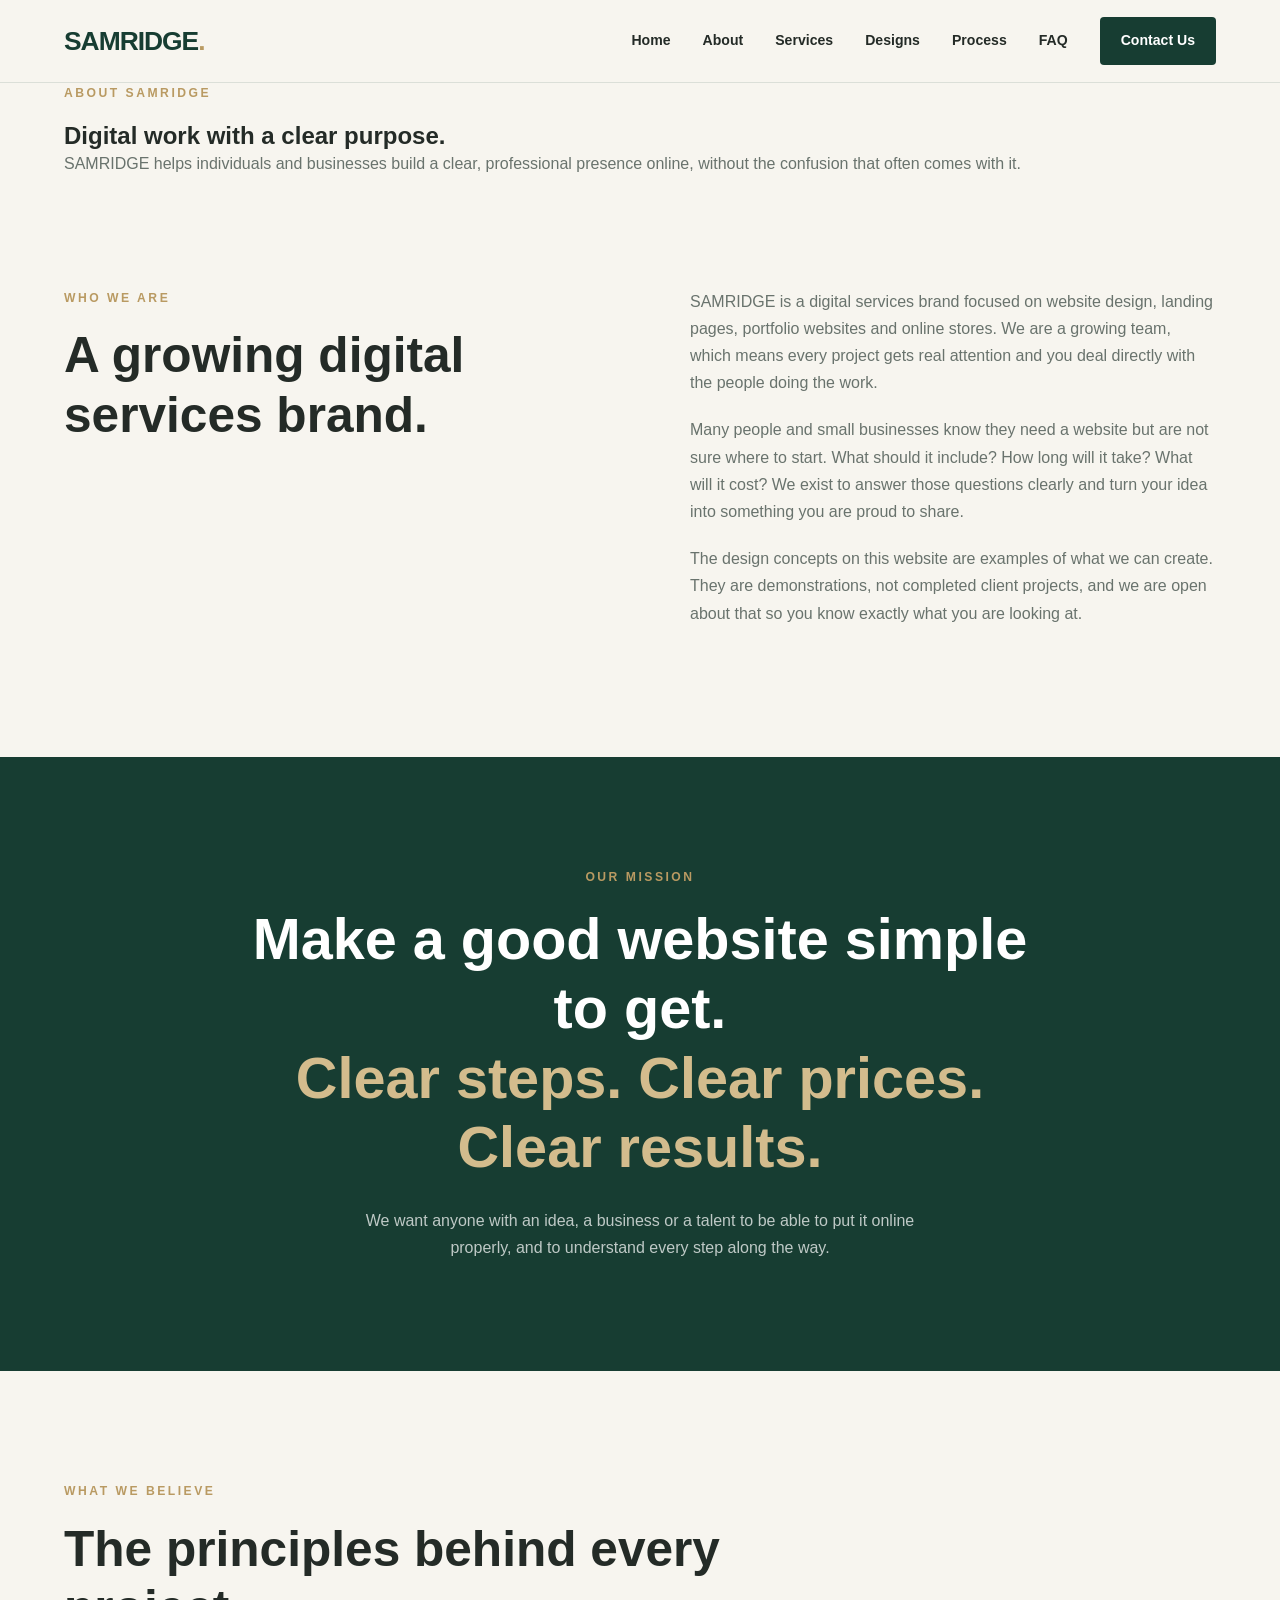
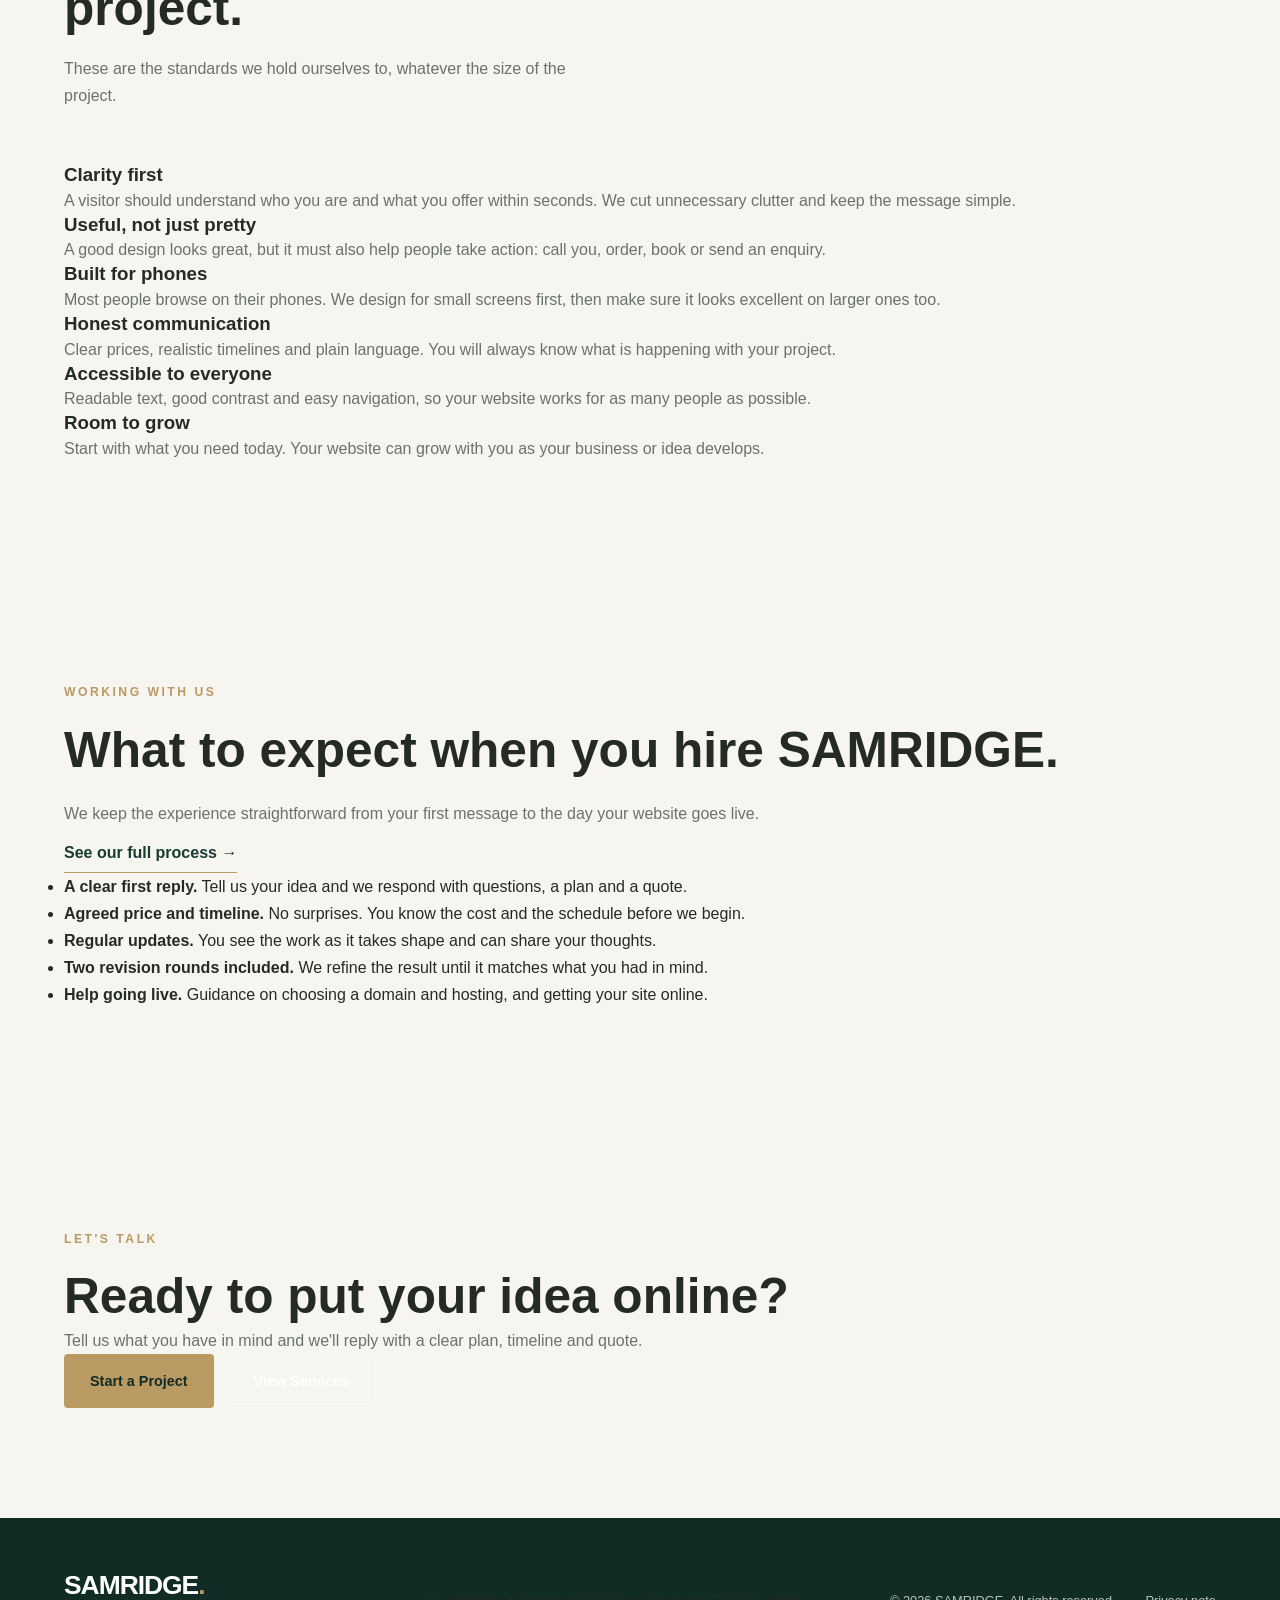
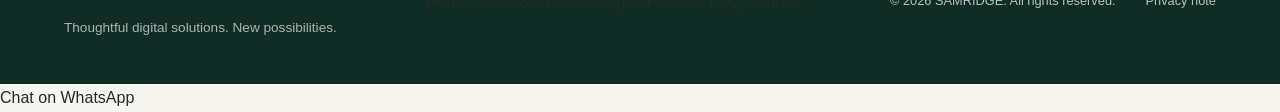
==== about.html @ 0a7b9946 "Create about.html" ====
<!DOCTYPE html>
<html lang="en">
<head>
    <meta charset="UTF-8">
    <meta name="viewport" content="width=device-width, initial-scale=1.0">
    <title>About SAMRIDGE | Website Design &amp; Digital Services</title>
    <meta name="description" content="Learn who SAMRIDGE is, what we believe, and how we help individuals and businesses build a clear, professional presence online.">
    <meta name="robots" content="index, follow">
    <meta name="theme-color" content="#173D32">

    <meta property="og:type" content="website">
    <meta property="og:title" content="About SAMRIDGE | Website Design &amp; Digital Services">
    <meta property="og:description" content="Who SAMRIDGE is, what we believe, and how we work.">
    <meta property="og:url" content="https://samah-076.github.io/samridge-website/about.html">
    <meta property="og:image" content="https://samah-076.github.io/samridge-website/og-image.png">
    <meta name="twitter:card" content="summary_large_image">

    <link rel="canonical" href="https://samah-076.github.io/samridge-website/about.html">
    <link rel="icon" href="favicon.png">
    <link rel="stylesheet" href="style.css">
</head>

<body>

    <header class="header">
        <div class="container nav-container">
            <a href="index.html" class="logo">SAMRIDGE<span>.</span></a>

            <button class="menu-toggle" id="menu-toggle" aria-label="Toggle navigation" aria-expanded="false">
                <span></span><span></span><span></span>
            </button>

            <nav class="nav-links" id="nav-links">
                <a href="index.html">Home</a>
                <a href="about.html" class="active">About</a>
                <a href="services.html">Services</a>
                <a href="designs.html">Designs</a>
                <a href="process.html">Process</a>
                <a href="faq.html">FAQ</a>
                <a href="contact.html" class="nav-contact">Contact Us</a>
            </nav>
        </div>
    </header>

    <main>

        <!-- PAGE HEADER -->
        <section class="page-hero">
            <div class="container">
                <p class="eyebrow">ABOUT SAMRIDGE</p>
                <h1>Digital work with a clear purpose.</h1>
                <p>
                    SAMRIDGE helps individuals and businesses build a clear, professional
                    presence online, without the confusion that often comes with it.
                </p>
            </div>
        </section>


        <!-- WHO WE ARE -->
        <section class="intro section-padding">
            <div class="container intro-grid">

                <div>
                    <p class="eyebrow">WHO WE ARE</p>
                    <h2>A growing digital services brand.</h2>
                </div>

                <div class="intro-text">
                    <p>
                        SAMRIDGE is a digital services brand focused on website design,
                        landing pages, portfolio websites and online stores. We are a
                        growing team, which means every project gets real attention and
                        you deal directly with the people doing the work.
                    </p>
                    <p>
                        Many people and small businesses know they need a website but are
                        not sure where to start. What should it include? How long will it
                        take? What will it cost? We exist to answer those questions
                        clearly and turn your idea into something you are proud to share.
                    </p>
                    <p>
                        The design concepts on this website are examples of what we can
                        create. They are demonstrations, not completed client projects, and
                        we are open about that so you know exactly what you are looking at.
                    </p>
                </div>

            </div>
        </section>


        <!-- MISSION -->
        <section class="philosophy section-padding">
            <div class="container philosophy-content">
                <p class="eyebrow">OUR MISSION</p>
                <h2>
                    Make a good website simple to get.
                    <span>Clear steps. Clear prices. Clear results.</span>
                </h2>
                <p>
                    We want anyone with an idea, a business or a talent to be able to put
                    it online properly, and to understand every step along the way.
                </p>
            </div>
        </section>


        <!-- WHAT WE BELIEVE -->
        <section class="section-padding bg-light">
            <div class="container">

                <div class="section-heading">
                    <p class="eyebrow">WHAT WE BELIEVE</p>
                    <h2>The principles behind every project.</h2>
                    <p>
                        These are the standards we hold ourselves to, whatever the size
                        of the project.
                    </p>
                </div>

                <div class="feature-grid">

                    <article class="feature-card">
                        <h3>Clarity first</h3>
                        <p>
                            A visitor should understand who you are and what you offer
                            within seconds. We cut unnecessary clutter and keep the message
                            simple.
                        </p>
                    </article>

                    <article class="feature-card">
                        <h3>Useful, not just pretty</h3>
                        <p>
                            A good design looks great, but it must also help people take
                            action: call you, order, book or send an enquiry.
                        </p>
                    </article>

                    <article class="feature-card">
                        <h3>Built for phones</h3>
                        <p>
                            Most people browse on their phones. We design for small screens
                            first, then make sure it looks excellent on larger ones too.
                        </p>
                    </article>

                    <article class="feature-card">
                        <h3>Honest communication</h3>
                        <p>
                            Clear prices, realistic timelines and plain language. You will
                            always know what is happening with your project.
                        </p>
                    </article>

                    <article class="feature-card">
                        <h3>Accessible to everyone</h3>
                        <p>
                            Readable text, good contrast and easy navigation, so your
                            website works for as many people as possible.
                        </p>
                    </article>

                    <article class="feature-card">
                        <h3>Room to grow</h3>
                        <p>
                            Start with what you need today. Your website can grow with you
                            as your business or idea develops.
                        </p>
                    </article>

                </div>

            </div>
        </section>


        <!-- HOW WE WORK WITH YOU -->
        <section class="section-padding bg-alt">
            <div class="container split">

                <div>
                    <p class="eyebrow">WORKING WITH US</p>
                    <h2>What to expect when you hire SAMRIDGE.</h2>
                    <p style="margin-top:20px;">
                        We keep the experience straightforward from your first message to
                        the day your website goes live.
                    </p>
                    <a href="process.html" class="text-link">See our full process →</a>
                </div>

                <div class="split-box">
                    <ul class="check-list" style="margin-top:0;">
                        <li><strong>A clear first reply.</strong> Tell us your idea and we respond with questions, a plan and a quote.</li>
                        <li><strong>Agreed price and timeline.</strong> No surprises. You know the cost and the schedule before we begin.</li>
                        <li><strong>Regular updates.</strong> You see the work as it takes shape and can share your thoughts.</li>
                        <li><strong>Two revision rounds included.</strong> We refine the result until it matches what you had in mind.</li>
                        <li><strong>Help going live.</strong> Guidance on choosing a domain and hosting, and getting your site online.</li>
                    </ul>
                </div>

            </div>
        </section>


        <!-- CTA -->
        <section class="cta-banner section-padding">
            <div class="container">
                <p class="eyebrow">LET'S TALK</p>
                <h2>Ready to put your idea online?</h2>
                <p>Tell us what you have in mind and we'll reply with a clear plan, timeline and quote.</p>
                <div class="hero-buttons">
                    <a href="contact.html" class="btn btn-primary">Start a Project</a>
                    <a href="services.html" class="btn btn-outline">View Services</a>
                </div>
            </div>
        </section>

    </main>


    <footer class="footer">
        <div class="container footer-content">

            <div>
                <a href="index.html" class="logo footer-logo">SAMRIDGE<span>.</span></a>
                <p>Thoughtful digital solutions. New possibilities.</p>
            </div>

            <nav class="footer-links" aria-label="Footer">
                <a href="index.html">Home</a>
                <a href="about.html">About</a>
                <a href="services.html">Services</a>
                <a href="designs.html">Designs</a>
                <a href="process.html">Process</a>
                <a href="faq.html">FAQ</a>
                <a href="contact.html">Contact</a>
            </nav>

            <div class="footer-bottom">
                <p>© <span id="year"></span> SAMRIDGE. All rights reserved.</p>
                <a href="contact.html#privacy">Privacy note</a>
            </div>

        </div>
    </footer>

    <a href="https://wa.me/2349167930217?text=Hi%20SAMRIDGE%2C%20I%27d%20like%20to%20start%20a%20project"
       class="whatsapp-float" target="_blank" rel="noopener" aria-label="Chat on WhatsApp">Chat on WhatsApp</a>

    <script src="script.js"></script>
</body>
</html>
---- style.css ----
/* =========================================
   SAMRIDGE - COMPLETE STYLESHEET
   Forest Green | Warm Ivory | Muted Gold
========================================= */


/* 1. ROOT VARIABLES */

:root {
    --primary: #173D32;
    --primary-dark: #102C25;
    --primary-light: #285B49;

    --ivory: #F7F5EF;
    --ivory-dark: #ECE9DF;

    --gold: #B99A62;
    --gold-light: #D3BC8D;

    --text: #242B27;
    --text-light: #69736D;
    --white: #FFFFFF;

    --border: rgba(23, 61, 50, 0.12);

    --heading-font: Arial, Helvetica, sans-serif;
    --body-font: Arial, Helvetica, sans-serif;

    --container: 1160px;
}


/* 2. GLOBAL RESET */

* {
    margin: 0;
    padding: 0;
    box-sizing: border-box;
}

html {
    scroll-behavior: smooth;
    scroll-padding-top: 90px;
}

body {
    font-family: var(--body-font);
    color: var(--text);
    background: var(--ivory);
    line-height: 1.7;
    overflow-x: hidden;
}

a {
    color: inherit;
    text-decoration: none;
}

button,
input,
textarea,
select {
    font: inherit;
}

button {
    cursor: pointer;
}

img {
    max-width: 100%;
    display: block;
}

.container {
    width: min(90%, var(--container));
    margin: 0 auto;
}

.section-padding {
    padding: 110px 0;
}

.eyebrow {
    color: var(--gold);
    font-size: 0.76rem;
    font-weight: 700;
    letter-spacing: 2.5px;
    margin-bottom: 18px;
}

h1,
h2,
h3 {
    font-family: var(--heading-font);
    line-height: 1.2;
}

h2 {
    font-size: clamp(2rem, 4vw, 3.1rem);
    font-weight: 700;
}

p {
    color: var(--text-light);
}


/* 3. HEADER */

.header {
    position: sticky;
    top: 0;
    z-index: 1000;
    background: rgba(247, 245, 239, 0.96);
    backdrop-filter: blur(15px);
    border-bottom: 1px solid var(--border);
}

.nav-container {
    min-height: 82px;
    display: flex;
    justify-content: space-between;
    align-items: center;
}

.logo {
    font-family: var(--heading-font);
    font-size: 1.65rem;
    font-weight: 800;
    letter-spacing: -1px;
    color: var(--primary);
}

.logo span {
    color: var(--gold);
}

.nav-links {
    display: flex;
    align-items: center;
    gap: 32px;
}

.nav-links a {
    font-size: 0.88rem;
    font-weight: 600;
    color: var(--text);
    transition: color 0.25s ease;
}

.nav-links a:hover {
    color: var(--gold);
}

.nav-links .nav-contact {
    background: var(--primary);
    color: var(--white);
    padding: 12px 21px;
    border-radius: 4px;
}

.nav-links .nav-contact:hover {
    background: var(--primary-light);
    color: var(--white);
}

.menu-toggle {
    display: none;
    background: none;
    border: none;
    width: 30px;
    flex-direction: column;
    gap: 6px;
}

.menu-toggle span {
    display: block;
    height: 2px;
    width: 100%;
    background: var(--primary);
    transition: 0.3s;
}


/* 4. HERO */

.hero {
    background: var(--primary);
    color: var(--white);
    padding: 105px 0 115px;
    overflow: hidden;
}

.hero-container {
    display: grid;
    grid-template-columns: 1.1fr 0.9fr;
    align-items: center;
    gap: 65px;
}

.hero-content h1 {
    font-size: clamp(3rem, 5.5vw, 5rem);
    font-weight: 800;
    letter-spacing: -3px;
    max-width: 650px;
    margin-bottom: 25px;
}

.hero-content h1 span {
    display: block;
    color: var(--gold-light);
}

.hero-content .eyebrow {
    color: var(--gold-light);
}

.hero-description {
    color: rgba(255, 255, 255, 0.76);
    max-width: 510px;
    font-size: 1.05rem;
    margin-bottom: 34px;
}

.hero-buttons {
    display: flex;
    flex-wrap: wrap;
    gap: 14px;
}

.btn {
    display: inline-flex;
    justify-content: center;
    align-items: center;
    padding: 14px 25px;
    border-radius: 4px;
    font-weight: 700;
    font-size: 0.9rem;
    border: 1px solid transparent;
    transition: 0.25s ease;
}

.btn-primary {
    background: var(--gold);
    color: var(--primary-dark);
}

.btn-primary:hover {
    background: var(--gold-light);
    transform: translateY(-2px);
}

.btn-outline {
    border-color: rgba(255, 255, 255, 0.45);
    color: var(--white);
}

.btn-outline:hover {
    background: var(--white);
    color: var(--primary);
}


/* HERO VISUAL */

.hero-visual {
    min-height: 430px;
    display: flex;
    align-items: center;
    justify-content: center;
    position: relative;
}

.hero-circle {
    position: absolute;
    border: 1px solid rgba(211, 188, 141, 0.28);
    border-radius: 50%;
}

.circle-one {
    width: 370px;
    height: 370px;
}

.circle-two {
    width: 290px;
    height: 290px;
}

.hero-card {
    width: 300px;
    min-height: 290px;
    padding: 38px;
    background: var(--ivory);
    color: var(--primary);
    border-radius: 8px;
    position: relative;
    z-index: 2;
    box-shadow: 0 25px 70px rgba(0, 0, 0, 0.2);
    display: flex;
    flex-direction: column;
    justify-content: space-between;
}

.hero-card-symbol {
    font-family: var(--heading-font);
    font-size: 5rem;
    font-weight: 800;
    color: var(--gold);
    line-height: 1;
}

.hero-card p {
    color: var(--primary);
    font-family: var(--heading-font);
    font-size: 1.1rem;
    font-weight: 700;
    margin: 20px 0;
}

.hero-card span {
    font-size: 0.65rem;
    letter-spacing: 2px;
    font-weight: 700;
    color: var(--gold);
}

.floating-note {
    position: absolute;
    right: 0;
    bottom: 25px;
    z-index: 3;
    padding: 13px 17px;
    background: var(--white);
    color: var(--primary);
    border-radius: 5px;
    font-size: 0.78rem;
    font-weight: 700;
    box-shadow: 0 10px 30px rgba(0, 0, 0, 0.15);
}

.note-dot {
    display: inline-block;
    width: 8px;
    height: 8px;
    border-radius: 50%;
    background: var(--gold);
    margin-right: 7px;
}


/* 5. ABOUT / INTRODUCTION */

.intro {
    background: var(--ivory);
}

.intro-grid {
    display: grid;
    grid-template-columns: 1fr 1fr;
    gap: 100px;
    align-items: start;
}

.intro-grid h2 {
    max-width: 470px;
}

.intro-text p {
    margin-bottom: 20px;
    font-size: 1rem;
}

.text-link {
    display: inline-block;
    margin-top: 12px;
    color: var(--primary);
    font-weight: 700;
    border-bottom: 1px solid var(--gold);
    padding-bottom: 5px;
}


/* 6. SERVICES */

.services {
    background: var(--ivory-dark);
}

.section-heading {
    max-width: 680px;
    margin-bottom: 55px;
}

.section-heading h2 {
    margin-bottom: 16px;
}

.section-heading > p:last-child {
    max-width: 550px;
}

.services-grid {
    display: grid;
    grid-template-columns: repeat(2, 1fr);
    gap: 22px;
}

.service-card {
    background: var(--ivory);
    padding: 38px;
    border: 1px solid var(--border);
    border-radius: 6px;
    transition: transform 0.25s ease, box-shadow 0.25s ease;
}

.service-card:hover {
    transform: translateY(-5px);
    box-shadow: 0 15px 35px rgba(23, 61, 50, 0.08);
}

.service-number {
    display: block;
    color: var(--gold);
    font-weight: 800;
    font-size: 0.85rem;
    margin-bottom: 28px;
}

.service-card h3 {
    font-size: 1.35rem;
    color: var(--primary);
    margin-bottom: 12px;
}

.service-card p {
    font-size: 0.94rem;
}


/* 7. PROJECTS / DESIGN SHOWCASE */

.projects {
    background: var(--ivory);
}

/* CATEGORY FILTERS */

.project-filters {
    display: flex;
    flex-wrap: wrap;
    gap: 12px;
    margin-bottom: 35px;
}

.filter-btn {
    padding: 10px 19px;
    background: transparent;
    color: var(--primary);
    border: 1px solid var(--border);
    border-radius: 4px;
    font-size: 0.84rem;
    font-weight: 700;
    transition: 0.25s ease;
}

.filter-btn:hover {
    border-color: var(--gold);
    color: var(--primary-light);
}

.filter-btn.active {
    background: var(--primary);
    color: var(--white);
    border-color: var(--primary);
}

.filter-btn:focus-visible,
.project-request:focus-visible {
    outline: 3px solid var(--gold);
    outline-offset: 4px;
}


/* PROJECT GRID */

.projects-grid {
    display: grid;
    grid-template-columns: repeat(3, minmax(0, 1fr));
    gap: 25px;
    align-items: stretch;
}

.project-card {
    min-width: 0;
    background: var(--white);
    border: 1px solid var(--border);
    border-radius: 6px;
    overflow: hidden;
    transition: transform 0.25s ease, box-shadow 0.25s ease;
}

.project-card:hover {
    transform: translateY(-5px);
    box-shadow: 0 15px 35px rgba(23, 61, 50, 0.1);
}

/* FILTERED CARDS */

.project-card[hidden] {
    display: none;
}


/* PROJECT IMAGES */

.project-visual {
    height: 250px;
    min-height: 250px;
    padding: 0;
    position: relative;
    overflow: hidden;
    display: flex;
    justify-content: center;
    align-items: center;
    text-align: center;
    background: var(--ivory-dark);
}

.project-visual::after {
    content: "";
    position: absolute;
    inset: 0;
    background: linear-gradient(
        to top,
        rgba(16, 44, 37, 0.78),
        rgba(16, 44, 37, 0.05) 75%
    );
    z-index: 1;
}

.project-visual img {
    position: absolute;
    inset: 0;
    width: 100%;
    height: 100%;
    object-fit: cover;
    transition: transform 0.5s ease;
}

.project-card:hover .project-visual img {
    transform: scale(1.06);
}

.project-image-label {
    position: absolute;
    bottom: 22px;
    left: 20px;
    right: 20px;
    z-index: 2;
    color: var(--white);
    font-family: var(--heading-font);
    font-size: 1.3rem;
    font-weight: 800;
    letter-spacing: 1.5px;
    text-shadow: 0 2px 8px rgba(0, 0, 0, 0.4);
}


/* PROJECT INFORMATION */

.project-info {
    padding: 25px;
}

.project-info > span {
    color: var(--gold);
    font-size: 0.7rem;
    font-weight: 800;
    letter-spacing: 1.5px;
}

.project-info h3 {
    color: var(--primary);
    font-size: 1.15rem;
    margin: 12px 0 8px;
}

.project-info p {
    font-size: 0.88rem;
    margin-bottom: 17px;
}

.project-request {
    display: inline-block;
    color: var(--primary);
    font-size: 0.85rem;
    font-weight: 700;
    border-bottom: 1px solid var(--gold);
    padding-bottom: 4px;
    transition: color 0.2s ease;
}

.project-request:hover {
    color: var(--gold);
}

.projects-note {
    margin-top: 30px;
    font-size: 0.82rem;
    font-style: italic;
}


/* 8. PHILOSOPHY */

.philosophy {
    background: var(--primary);
    text-align: center;
}

.philosophy-content {
    max-width: 820px;
}

.philosophy h2 {
    color: var(--white);
    font-size: clamp(2.2rem, 4.5vw, 3.7rem);
    margin-bottom: 25px;
}

.philosophy h2 span {
    display: block;
    color: var(--gold-light);
}

.philosophy-content > p:last-child {
    color: rgba(255, 255, 255, 0.72);
    max-width: 600px;
    margin: 0 auto;
}


/* 9. PROCESS */

.process {
    background: var(--ivory-dark);
}

.process-grid {
    display: grid;
    grid-template-columns: repeat(4, minmax(0, 1fr));
    gap: 20px;
}

.process-card {
    padding: 30px 25px;
    background: var(--ivory);
    border: 1px solid var(--border);
    border-radius: 5px;
}

.process-card > span {
    color: var(--gold);
    font-weight: 800;
    font-size: 0.9rem;
}

.process-card h3 {
    color: var(--primary);
    font-size: 1.15rem;
    margin: 22px 0 12px;
}

.process-card p {
    font-size: 0.88rem;
}


/* 10. CONTACT */

.contact {
    background: var(--ivory);
}

.contact-grid {
    display: grid;
    grid-template-columns: 0.9fr 1.1fr;
    gap: 90px;
    align-items: start;
}

.contact-content h2 {
    margin-bottom: 22px;
}

.contact-content > p:not(.eyebrow) {
    max-width: 430px;
}

.contact-email {
    margin-top: 20px;
    font-weight: 700;
}

.contact-email a {
    color: var(--primary);
    border-bottom: 1px solid var(--gold);
}

.contact-form {
    width: 100%;
    padding: 40px;
    background: var(--white);
    border: 1px solid var(--border);
    border-radius: 6px;
    display: flex;
    flex-direction: column;
    gap: 22px;
}

.form-group {
    display: flex;
    flex-direction: column;
    gap: 8px;
}

.form-group label {
    font-size: 0.86rem;
    font-weight: 700;
    color: var(--primary);
}

.form-group input,
.form-group select,
.form-group textarea {
    width: 100%;
    padding: 14px 15px;
    border: 1px solid #D8DDD7;
    border-radius: 4px;
    outline: none;
    background: var(--ivory);
    color: var(--text);
    font-size: 0.9rem;
    transition: border-color 0.2s ease;
}

.form-group input:focus,
.form-group select:focus,
.form-group textarea:focus {
    border-color: var(--gold);
}

.form-group textarea {
    resize: vertical;
    min-height: 130px;
}

.form-button {
    width: 100%;
    border: none;
}


/* PRIVACY CONSENT */

.privacy-consent label {
    display: flex;
    align-items: flex-start;
    gap: 10px;
    line-height: 1.5;
}

.privacy-consent input[type="checkbox"] {
    width: auto;
    min-width: 17px;
    height: 17px;
    margin-top: 3px;
    padding: 0;
    accent-color: var(--primary);
}

.privacy-consent small {
    color: var(--text-light);
    font-size: 0.76rem;
    line-height: 1.6;
}


/* 11. FOOTER */

.footer {
    background: var(--primary-dark);
    padding: 45px 0;
}

.footer-content {
    display: flex;
    justify-content: space-between;
    align-items: center;
    gap: 30px;
}

.footer-logo {
    color: var(--white);
}

.footer-content > div:first-child p {
    color: rgba(255, 255, 255, 0.65);
    font-size: 0.85rem;
    margin-top: 8px;
}

.footer-bottom {
    display: flex;
    align-items: center;
    gap: 30px;
}

.footer-bottom p,
.footer-bottom a {
    color: rgba(255, 255, 255, 0.7);
    font-size: 0.8rem;
}

.footer-bottom a:hover {
    color: var(--gold-light);
}


/* 12. PRIVACY NOTE */

.privacy-section {
    padding: 30px 0;
    background: var(--ivory-dark);
}

.privacy-section h2 {
    margin-bottom: 8px;
    color: var(--primary);
    font-size: 1rem;
}

.privacy-section p {
    max-width: 850px;
    color: var(--text-light);
    font-size: 0.82rem;
}


/* LAUNCH STATUS - PRESERVED FOR FUTURE USE */

.launch-status-card {
    width: 100%;
    padding: 40px;
    background: var(--white);
    border: 1px solid var(--border);
    border-left: 4px solid var(--gold);
    border-radius: 6px;
}

.launch-status-label {
    display: inline-block;
    margin-bottom: 14px;
    color: var(--primary-light);
    font-size: 0.72rem;
    font-weight: 700;
    letter-spacing: 2px;
}

.launch-status-card h3 {
    margin-bottom: 14px;
    color: var(--primary);
    font-size: 1.5rem;
}

.launch-status-card p {
    color: var(--text-light);
    font-size: 0.95rem;
}

.launch-status-footnote {
    display: block;
    margin-top: 22px;
    color: var(--primary-light);
    font-size: 0.82rem;
    font-weight: 600;
}


/* =========================================
   13. TABLET RESPONSIVENESS
========================================= */

@media (max-width: 1000px) {

    .nav-links {
        gap: 18px;
    }

    .hero-container {
        gap: 30px;
    }

    .hero-content h1 {
        font-size: 3.5rem;
    }

    .intro-grid {
        gap: 50px;
    }

    .contact-grid {
        gap: 45px;
    }

    .projects-grid {
        grid-template-columns: repeat(2, minmax(0, 1fr));
        gap: 20px;
    }

    .project-info {
        padding: 20px;
    }

    .process-grid {
        grid-template-columns: repeat(2, 1fr);
    }

}


/* TABLET NAVIGATION FIX */

@media (min-width: 751px) and (max-width: 850px) {

    .nav-container {
        min-height: 72px;
    }

    .menu-toggle {
        display: flex;
        z-index: 1002;
    }

    .nav-links {
        position: absolute;
        top: 72px;
        left: 0;
        right: 0;
        width: 100%;
        background: var(--ivory);
        padding: 25px 5%;
        display: flex;
        flex-direction: column;
        align-items: stretch;
        gap: 0;
        border-bottom: 1px solid var(--border);
        box-shadow: 0 15px 25px rgba(0, 0, 0, 0.08);
        opacity: 0;
        visibility: hidden;
        transform: translateY(-10px);
        transition: 0.25s ease;
    }

    .nav-links.active {
        opacity: 1;
        visibility: visible;
        transform: translateY(0);
    }

    .nav-links a {
        padding: 13px 0;
        border-bottom: 1px solid var(--border);
    }

    .nav-links .nav-contact {
        text-align: center;
        margin-top: 15px;
        padding: 13px;
        border-bottom: none;
    }

    .menu-toggle.active span:nth-child(1) {
        transform: translateY(8px) rotate(45deg);
    }

    .menu-toggle.active span:nth-child(2) {
        opacity: 0;
    }

    .menu-toggle.active span:nth-child(3) {
        transform: translateY(-8px) rotate(-45deg);
    }
}

/* =========================================
   14. MOBILE RESPONSIVENESS
========================================= */

@media (max-width: 750px) {

    .container {
        width: 90%;
    }

    .section-padding {
        padding: 75px 0;
    }


    /* MOBILE HEADER */

    .nav-container {
        min-height: 72px;
    }

    .menu-toggle {
        display: flex;
        z-index: 1002;
    }

    .nav-links {
        position: absolute;
        top: 72px;
        left: 0;
        right: 0;
        width: 100%;
        background: var(--ivory);
        padding: 25px 5%;
        display: flex;
        flex-direction: column;
        align-items: stretch;
        gap: 0;
        border-bottom: 1px solid var(--border);
        box-shadow: 0 15px 25px rgba(0, 0, 0, 0.08);

        opacity: 0;
        visibility: hidden;
        transform: translateY(-10px);
        transition: 0.25s ease;
    }

    .nav-links.active {
        opacity: 1;
        visibility: visible;
        transform: translateY(0);
    }

    .nav-links a {
        padding: 13px 0;
        border-bottom: 1px solid var(--border);
    }

    .nav-links .nav-contact {
        text-align: center;
        margin-top: 15px;
        padding: 13px;
        border-bottom: none;
    }

    .menu-toggle.active span:nth-child(1) {
        transform: translateY(8px) rotate(45deg);
    }

    .menu-toggle.active span:nth-child(2) {
        opacity: 0;
    }

    .menu-toggle.active span:nth-child(3) {
        transform: translateY(-8px) rotate(-45deg);
    }


    /* HERO */

    .hero {
        padding: 75px 0 85px;
    }

    .hero-container {
        grid-template-columns: 1fr;
        gap: 45px;
    }

    .hero-content h1 {
        font-size: clamp(2.7rem, 11vw, 4rem);
        letter-spacing: -2px;
    }

    .hero-description {
        font-size: 0.97rem;
    }

    .hero-visual {
        min-height: 350px;
    }

    .circle-one {
        width: 310px;
        height: 310px;
    }

    .circle-two {
        width: 240px;
        height: 240px;
    }

    .hero-card {
        width: min(280px, 82%);
        min-height: 260px;
        padding: 30px;
    }

    .floating-note {
        right: 0;
        bottom: 5px;
        font-size: 0.7rem;
    }


    /* INTRO */

    .intro-grid {
        grid-template-columns: 1fr;
        gap: 28px;
    }


    /* SERVICES */

    .section-heading {
        margin-bottom: 35px;
    }

    .services-grid {
        grid-template-columns: 1fr;
        gap: 16px;
    }

    .service-card {
        padding: 28px;
    }

    .service-number {
        margin-bottom: 18px;
    }


    /* PROJECTS */

    .project-filters {
        gap: 9px;
        margin-bottom: 28px;
    }

    .filter-btn {
        padding: 9px 13px;
        font-size: 0.78rem;
    }

    .projects-grid {
        grid-template-columns: 1fr;
        gap: 25px;
    }

    .project-card {
        width: 100%;
    }

    .project-visual {
        height: 230px;
        min-height: 230px;
    }

    .project-image-label {
        font-size: 1.2rem;
    }

    .project-info {
        padding: 25px;
    }

    .project-info h3 {
        font-size: 1.2rem;
    }

    .projects-note {
        line-height: 1.7;
        margin-top: 25px;
    }


    /* PHILOSOPHY */

    .philosophy h2 {
        font-size: 2.35rem;
    }


    /* PROCESS */

    .process-grid {
        grid-template-columns: 1fr;
        gap: 15px;
    }

    .process-card {
        padding: 25px;
    }

    .process-card h3 {
        margin: 12px 0 8px;
    }


    /* CONTACT */

    .contact-grid {
        grid-template-columns: 1fr;
        gap: 35px;
    }

    .contact-form {
        padding: 28px 22px;
        gap: 19px;
    }


    /* FOOTER */

    .footer-content {
        flex-direction: column;
        align-items: flex-start;
        gap: 28px;
    }

    .footer-bottom {
        width: 100%;
        flex-direction: column;
        align-items: flex-start;
        gap: 10px;
    }

    .launch-status-card {
        padding: 28px 22px;
    }

}


/* =========================================
   15. SMALL MOBILE SCREENS
========================================= */

@media (max-width: 480px) {

    .section-padding {
        padding: 65px 0;
    }

    .hero-content h1 {
        font-size: 2.65rem;
    }

    .hero-buttons {
        flex-direction: column;
        align-items: stretch;
    }

    .hero-buttons .btn {
        width: 100%;
    }

    .hero-visual {
        min-height: 320px;
    }

    .hero-card {
        min-height: 245px;
    }

    .floating-note {
        right: -3px;
        bottom: 0;
    }

    h2 {
        font-size: 2rem;
    }

    .philosophy h2 {
        font-size: 2rem;
    }

    .project-visual {
        height: 205px;
        min-height: 205px;
    }

    .contact-form {
        padding: 23px 17px;
    }

    .footer {
        padding: 35px 0;
    }

}


/* =========================================
   16. ACCESSIBILITY
========================================= */

@media (prefers-reduced-motion: reduce) {

    html {
        scroll-behavior: auto;
    }

    *,
    *::before,
    *::after {
        transition-duration: 0.01ms !important;
        animation-duration: 0.01ms !important;
        animation-iteration-count: 1 !important;
    }

}
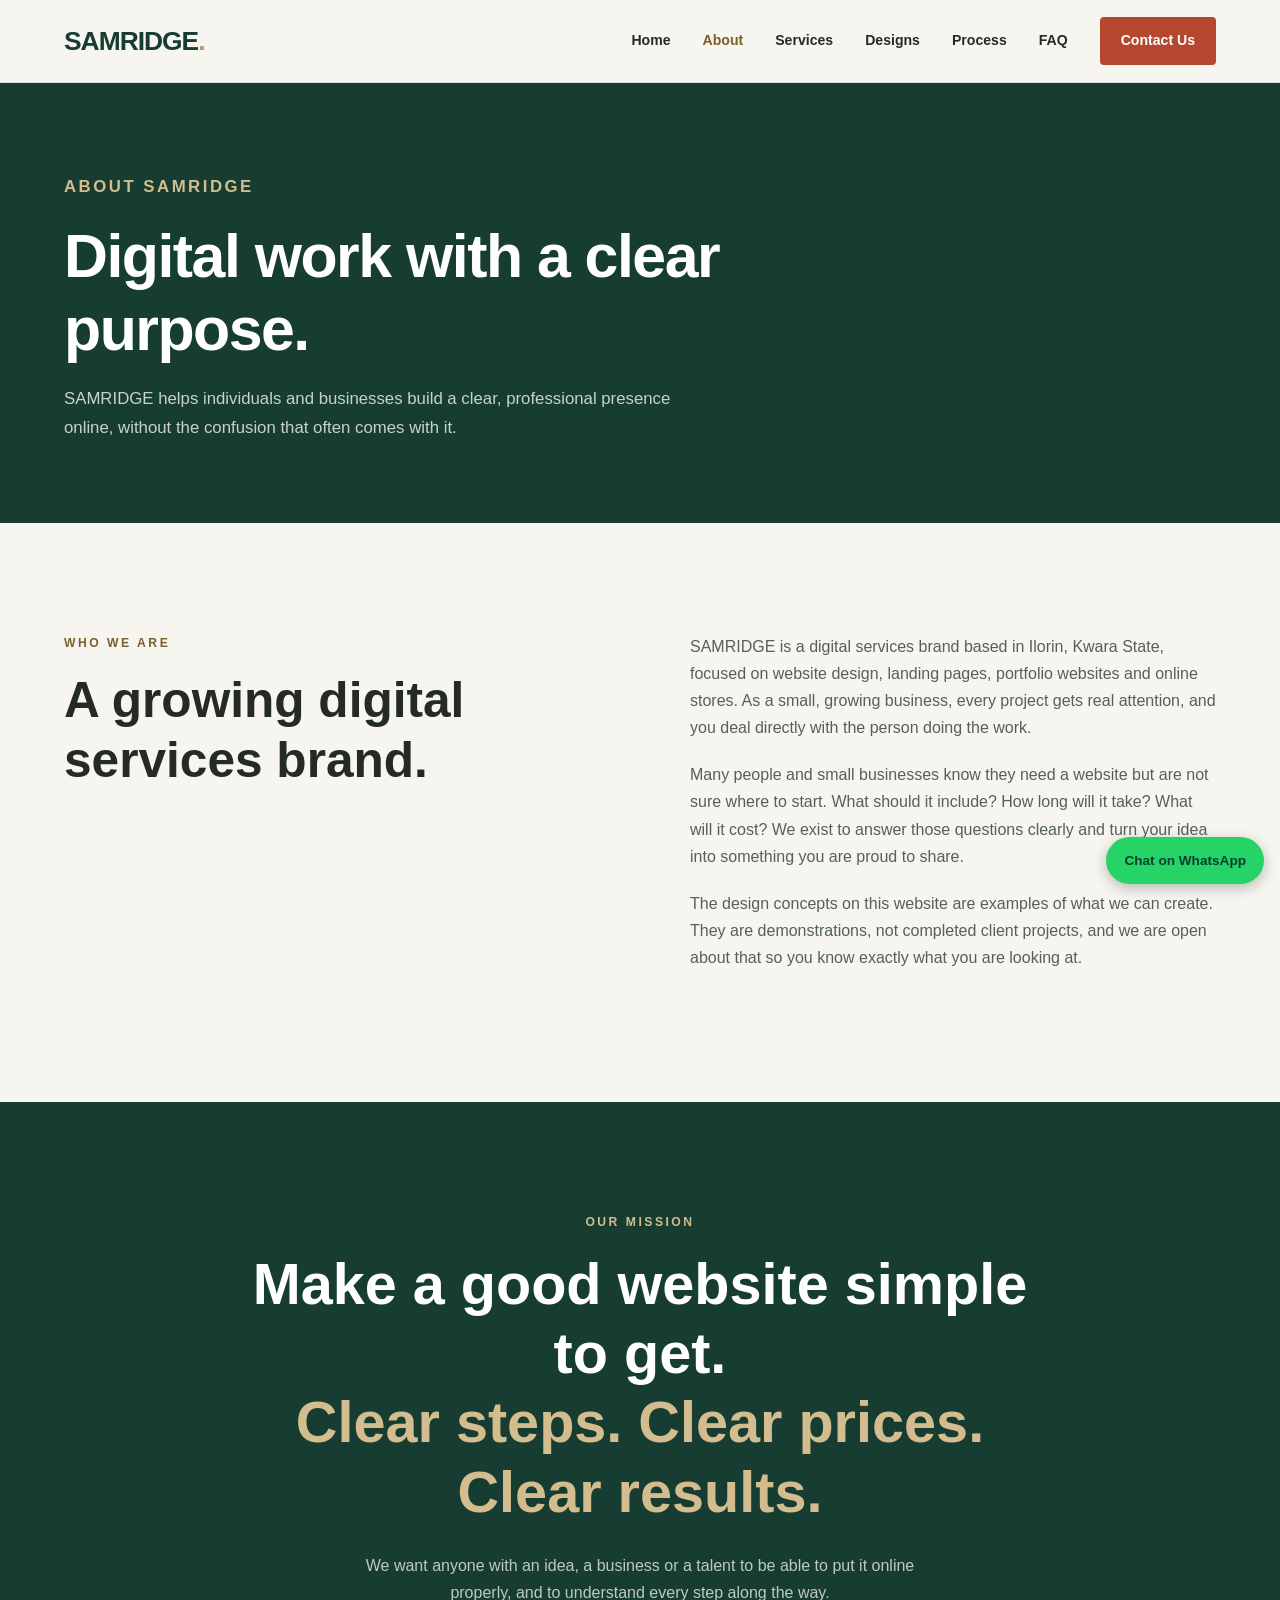
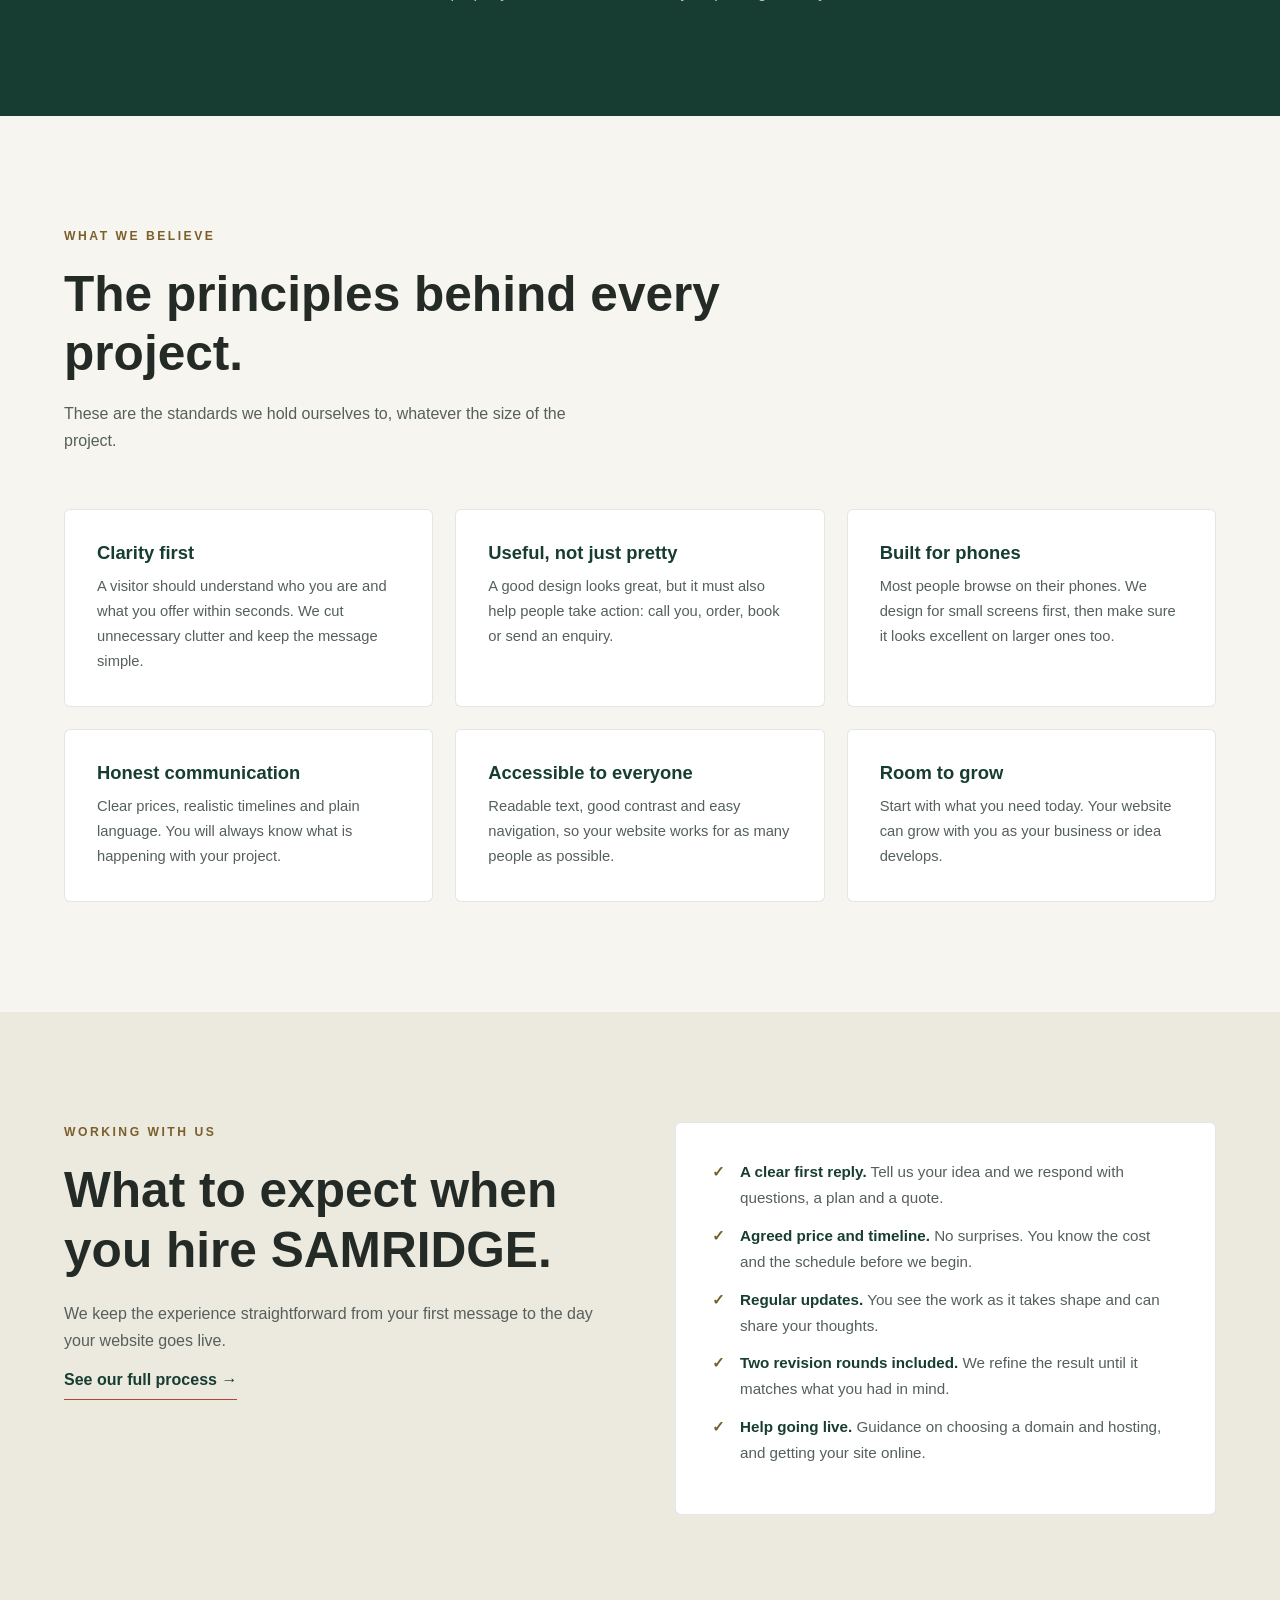
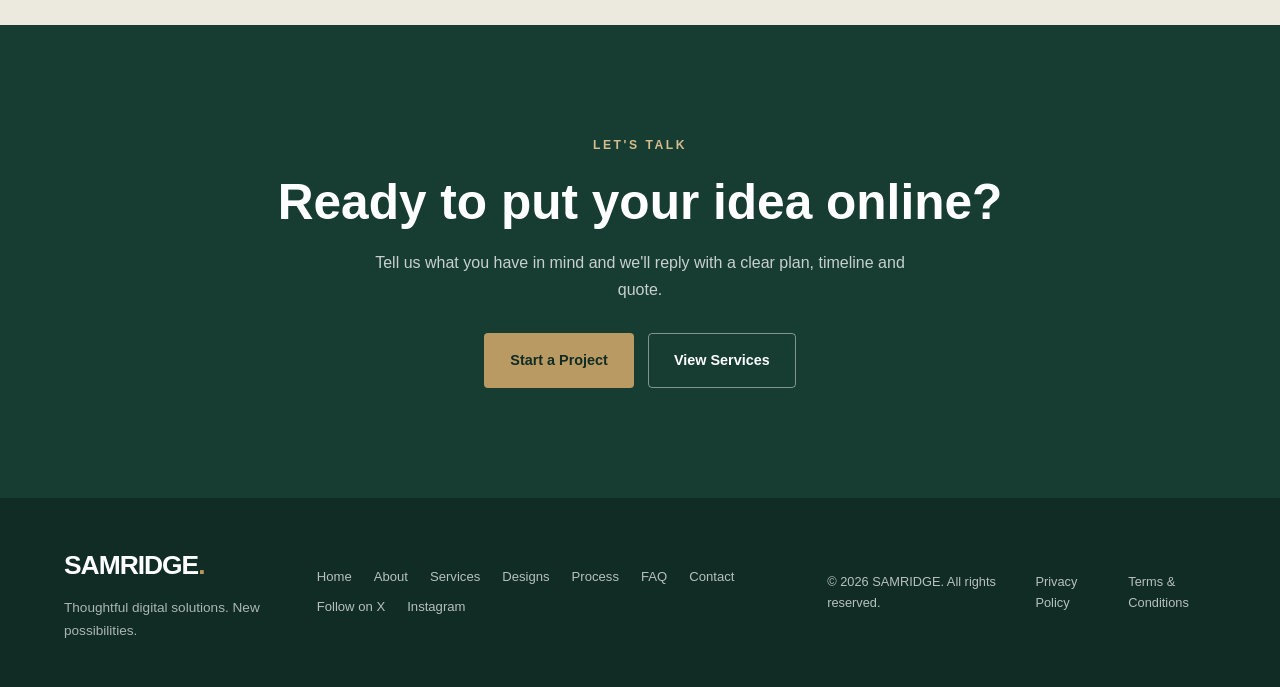
==== commit 6e1e78d7: "Update about.html" ====
--- a/about.html
+++ b/about.html
@@ -3,13 +3,13 @@
 <head>
     <meta charset="UTF-8">
     <meta name="viewport" content="width=device-width, initial-scale=1.0">
-    <title>About SAMRIDGE | Website Design &amp; Digital Services</title>
-    <meta name="description" content="Learn who SAMRIDGE is, what we believe, and how we help individuals and businesses build a clear, professional presence online.">
+    <title>About SAMRIDGE | Website Design in Ilorin</title>
+    <meta name="description" content="Learn who SAMRIDGE is, a website design business based in Ilorin, Kwara State, and how we help individuals and businesses build a clear, professional presence online.">
     <meta name="robots" content="index, follow">
     <meta name="theme-color" content="#173D32">
 
     <meta property="og:type" content="website">
-    <meta property="og:title" content="About SAMRIDGE | Website Design &amp; Digital Services">
+    <meta property="og:title" content="About SAMRIDGE | Website Design in Ilorin">
     <meta property="og:description" content="Who SAMRIDGE is, what we believe, and how we work.">
     <meta property="og:url" content="https://samah-076.github.io/samridge-website/about.html">
     <meta property="og:image" content="https://samah-076.github.io/samridge-website/og-image.png">
@@ -68,10 +68,10 @@
 
                 <div class="intro-text">
                     <p>
-                        SAMRIDGE is a digital services brand focused on website design,
-                        landing pages, portfolio websites and online stores. We are a
-                        growing team, which means every project gets real attention and
-                        you deal directly with the people doing the work.
+                        SAMRIDGE is a digital services brand based in Ilorin, Kwara State,
+                        focused on website design, landing pages, portfolio websites and
+                        online stores. As a small, growing business, every project gets
+                        real attention, and you deal directly with the person doing the work.
                     </p>
                     <p>
                         Many people and small businesses know they need a website but are
@@ -240,7 +240,8 @@
 
             <div class="footer-bottom">
                 <p>© <span id="year"></span> SAMRIDGE. All rights reserved.</p>
-                <a href="contact.html#privacy">Privacy note</a>
+                <a href="privacy.html">Privacy Policy</a>
+                <a href="terms.html">Terms &amp; Conditions</a>
             </div>
 
         </div>
--- a/style.css
+++ b/style.css
@@ -1,4 +1,3 @@
-
 /* =========================================
    SAMRIDGE - COMPLETE STYLESHEET
    Forest Green | Warm Ivory | Muted Gold
@@ -891,7 +890,352 @@
 
 
 /* =========================================
-   13. TABLET RESPONSIVENESS
+   13. MULTI-PAGE ADDITIONS
+========================================= */
+
+.nav-links a.active {
+    color: var(--gold);
+}
+
+.nav-links .nav-contact.active {
+    color: var(--white);
+}
+
+.bg-light {
+    background: var(--ivory);
+}
+
+.bg-alt {
+    background: var(--ivory-dark);
+}
+
+.section-action {
+    margin-top: 40px;
+}
+
+.btn-secondary {
+    border-color: var(--primary);
+    color: var(--primary);
+}
+
+.btn-secondary:hover {
+    background: var(--primary);
+    color: var(--white);
+}
+
+
+/* PAGE HEADER (inner pages) */
+
+.page-hero {
+    background: var(--primary);
+    padding: 90px 0 80px;
+}
+
+.page-hero .eyebrow {
+    color: var(--gold-light);
+}
+
+.page-hero h1 {
+    color: var(--white);
+    font-size: clamp(2.4rem, 5vw, 3.8rem);
+    letter-spacing: -1.5px;
+    max-width: 760px;
+    margin-bottom: 20px;
+}
+
+.page-hero p {
+    color: rgba(255, 255, 255, 0.76);
+    max-width: 620px;
+    font-size: 1.05rem;
+}
+
+
+/* FEATURE CARDS */
+
+.feature-grid {
+    display: grid;
+    grid-template-columns: repeat(3, minmax(0, 1fr));
+    gap: 22px;
+}
+
+.feature-card {
+    background: var(--white);
+    border: 1px solid var(--border);
+    border-radius: 6px;
+    padding: 32px;
+}
+
+.feature-card h3 {
+    color: var(--primary);
+    font-size: 1.15rem;
+    margin-bottom: 10px;
+}
+
+.feature-card p {
+    font-size: 0.92rem;
+}
+
+
+/* TWO-COLUMN BLOCKS */
+
+.split {
+    display: grid;
+    grid-template-columns: 1fr 1fr;
+    gap: 70px;
+    align-items: start;
+}
+
+.split h2 {
+    margin-bottom: 8px;
+}
+
+.split-box {
+    background: var(--white);
+    border: 1px solid var(--border);
+    border-radius: 6px;
+    padding: 36px;
+}
+
+.split-box h3 {
+    color: var(--primary);
+    font-size: 1.2rem;
+    margin-bottom: 10px;
+}
+
+
+/* TICK LISTS */
+
+.check-list {
+    list-style: none;
+    margin: 18px 0 0;
+}
+
+.check-list li {
+    position: relative;
+    padding-left: 28px;
+    margin-bottom: 12px;
+    color: var(--text-light);
+    font-size: 0.95rem;
+}
+
+.check-list li::before {
+    content: "✓";
+    position: absolute;
+    left: 0;
+    color: var(--gold);
+    font-weight: 800;
+}
+
+.check-list strong {
+    color: var(--primary);
+}
+
+
+/* PRICING */
+
+.price-grid {
+    display: grid;
+    grid-template-columns: repeat(3, minmax(0, 1fr));
+    gap: 22px;
+}
+
+.price-card {
+    background: var(--white);
+    border: 1px solid var(--border);
+    border-radius: 6px;
+    padding: 34px;
+}
+
+.price-card h3 {
+    color: var(--primary);
+    font-size: 1.15rem;
+}
+
+.price-card .price {
+    color: var(--primary);
+    font-size: 1.8rem;
+    font-weight: 800;
+    margin: 12px 0 8px;
+}
+
+.price-card p:last-child {
+    font-size: 0.9rem;
+}
+
+
+/* STEP-BY-STEP (process page) */
+
+.step-list {
+    display: flex;
+    flex-direction: column;
+    gap: 22px;
+}
+
+.step-item {
+    display: grid;
+    grid-template-columns: 90px 1fr;
+    gap: 28px;
+    background: var(--white);
+    border: 1px solid var(--border);
+    border-radius: 6px;
+    padding: 34px;
+}
+
+.step-number {
+    color: var(--gold);
+    font-size: 2.4rem;
+    font-weight: 800;
+    line-height: 1;
+}
+
+.step-item h3 {
+    color: var(--primary);
+    font-size: 1.3rem;
+    margin-bottom: 10px;
+}
+
+
+/* CALL-TO-ACTION BANNER */
+
+.cta-banner {
+    background: var(--primary);
+    text-align: center;
+}
+
+.cta-banner .eyebrow {
+    color: var(--gold-light);
+}
+
+.cta-banner h2 {
+    color: var(--white);
+    margin-bottom: 16px;
+}
+
+.cta-banner p:not(.eyebrow) {
+    color: rgba(255, 255, 255, 0.76);
+    max-width: 560px;
+    margin: 0 auto 30px;
+}
+
+.cta-banner .hero-buttons {
+    justify-content: center;
+}
+
+
+/* FAQ */
+
+.faq-list {
+    max-width: 820px;
+    display: flex;
+    flex-direction: column;
+    gap: 12px;
+}
+
+.faq-item {
+    background: var(--white);
+    border: 1px solid var(--border);
+    border-radius: 6px;
+    padding: 0 24px;
+}
+
+.faq-item summary {
+    cursor: pointer;
+    list-style: none;
+    position: relative;
+    padding: 20px 32px 20px 0;
+    font-weight: 700;
+    color: var(--primary);
+}
+
+.faq-item summary::-webkit-details-marker {
+    display: none;
+}
+
+.faq-item summary::after {
+    content: "+";
+    position: absolute;
+    right: 0;
+    top: 50%;
+    transform: translateY(-50%);
+    color: var(--gold);
+    font-size: 1.5rem;
+    font-weight: 400;
+}
+
+.faq-item[open] summary::after {
+    content: "−";
+}
+
+.faq-item p {
+    padding-bottom: 22px;
+    font-size: 0.95rem;
+}
+
+
+/* VIDEO */
+
+.video-wrap {
+    position: relative;
+    width: 100%;
+    max-width: 860px;
+    aspect-ratio: 16 / 9;
+    border-radius: 6px;
+    overflow: hidden;
+    border: 1px solid var(--border);
+    background: var(--primary-dark);
+}
+
+.video-wrap iframe {
+    position: absolute;
+    inset: 0;
+    width: 100%;
+    height: 100%;
+    border: 0;
+}
+
+
+/* FOOTER LINKS */
+
+.footer-links {
+    display: flex;
+    flex-wrap: wrap;
+    gap: 8px 22px;
+}
+
+.footer-links a {
+    color: rgba(255, 255, 255, 0.7);
+    font-size: 0.82rem;
+}
+
+.footer-links a:hover {
+    color: var(--gold-light);
+}
+
+
+/* WHATSAPP BUTTON */
+
+.whatsapp-float {
+    position: fixed;
+    right: 16px;
+    bottom: 16px;
+    z-index: 900;
+    background: #25D366;
+    color: #fff;
+    padding: 12px 18px;
+    border-radius: 999px;
+    font-weight: 700;
+    font-size: 0.85rem;
+    box-shadow: 0 4px 14px rgba(0, 0, 0, 0.25);
+    transition: transform 0.2s ease;
+}
+
+.whatsapp-float:hover {
+    transform: translateY(-2px);
+}
+
+
+/* =========================================
+   14. TABLET RESPONSIVENESS
 ========================================= */
 
 @media (max-width: 1000px) {
@@ -929,12 +1273,21 @@
         grid-template-columns: repeat(2, 1fr);
     }
 
+    .split {
+        gap: 40px;
+    }
+
+    .feature-grid,
+    .price-grid {
+        grid-template-columns: repeat(2, minmax(0, 1fr));
+    }
+
 }
 
 
 /* TABLET NAVIGATION FIX */
 
-@media (min-width: 751px) and (max-width: 850px) {
+@media (min-width: 751px) and (max-width: 1000px) {
 
     .nav-container {
         min-height: 72px;
@@ -994,10 +1347,12 @@
     .menu-toggle.active span:nth-child(3) {
         transform: translateY(-8px) rotate(-45deg);
     }
-}
+
+}
+
 
 /* =========================================
-   14. MOBILE RESPONSIVENESS
+   15. MOBILE RESPONSIVENESS
 ========================================= */
 
 @media (max-width: 750px) {
@@ -1244,15 +1599,47 @@
         gap: 10px;
     }
 
+    .footer-links {
+        flex-direction: column;
+    }
+
     .launch-status-card {
         padding: 28px 22px;
     }
 
+
+    /* NEW PAGE ELEMENTS */
+
+    .page-hero {
+        padding: 65px 0 55px;
+    }
+
+    .split,
+    .feature-grid,
+    .price-grid {
+        grid-template-columns: 1fr;
+    }
+
+    .split {
+        gap: 30px;
+    }
+
+    .step-item {
+        grid-template-columns: 1fr;
+        gap: 12px;
+        padding: 26px;
+    }
+
+    .whatsapp-float {
+        padding: 11px 15px;
+        font-size: 0.8rem;
+    }
+
 }
 
 
 /* =========================================
-   15. SMALL MOBILE SCREENS
+   16. SMALL MOBILE SCREENS
 ========================================= */
 
 @media (max-width: 480px) {
@@ -1312,7 +1699,7 @@
 
 
 /* =========================================
-   16. ACCESSIBILITY
+   17. ACCESSIBILITY
 ========================================= */
 
 @media (prefers-reduced-motion: reduce) {
@@ -1330,3 +1717,192 @@
     }
 
 }
+   /* =========================================
+   18. ACCESSIBILITY & CONTRAST FIXES
+========================================= */
+
+:root {
+    --gold-text: #7A5F2B;
+    --text-light: #55605A;
+}
+
+/* Gold text on light backgrounds */
+.eyebrow,
+.service-number,
+.process-card > span,
+.project-info > span,
+.step-number,
+.hero-card-symbol,
+.hero-card span,
+.check-list li::before,
+.faq-item summary::after,
+.nav-links a.active,
+.nav-links a:hover,
+.project-request:hover {
+    color: var(--gold-text);
+}
+
+/* Keep gold on dark green sections */
+.philosophy .eyebrow,
+.hero .eyebrow,
+.page-hero .eyebrow,
+.cta-banner .eyebrow {
+    color: var(--gold-light);
+}
+
+/* WhatsApp button: readable text */
+.whatsapp-float {
+    background: #25D366;
+    color: #0B3D2E;
+}
+
+/* Keyboard focus outlines */
+a:focus-visible,
+button:focus-visible,
+summary:focus-visible,
+input:focus-visible,
+select:focus-visible,
+textarea:focus-visible {
+    outline: 3px solid var(--primary);
+    outline-offset: 3px;
+}
+
+.hero a:focus-visible,
+.page-hero a:focus-visible,
+.cta-banner a:focus-visible,
+.footer a:focus-visible {
+    outline-color: var(--gold-light);
+}
+
+/* Legal pages (privacy, terms) */
+.legal {
+    max-width: 820px;
+}
+
+.legal h2 {
+    font-size: 1.35rem;
+    color: var(--primary);
+    margin: 38px 0 12px;
+}
+
+.legal p {
+    margin-bottom: 14px;
+}
+
+.legal ul {
+    margin: 0 0 16px 22px;
+}
+
+.legal li {
+    margin-bottom: 8px;
+    color: var(--text-light);
+}
+
+.legal a {
+    color: var(--primary);
+    text-decoration: underline;
+}
+
+
+
+/* =========================================
+   19. SKIP LINK & FORM MESSAGES
+========================================= */
+
+.skip-link {
+    position: absolute;
+    left: 16px;
+    top: -100px;
+    z-index: 2000;
+    background: var(--primary);
+    color: var(--white);
+    padding: 12px 18px;
+    border-radius: 4px;
+    font-weight: 700;
+}
+
+.skip-link:focus {
+    top: 16px;
+    outline: 3px solid var(--gold-light);
+}
+
+main:focus {
+    outline: none;
+}
+
+.form-status {
+    display: none;
+    padding: 14px 16px;
+    border-radius: 4px;
+    font-size: 0.9rem;
+    line-height: 1.6;
+}
+
+.form-status:focus {
+    outline: none;
+}
+
+.form-status.success,
+.form-status.error {
+    display: block;
+}
+
+.form-status.success {
+    background: #E4F0EA;
+    color: #14392D;
+    border: 1px solid #9CC4B1;
+}
+
+.form-status.error {
+    background: #FBE9E9;
+    color: #7A1F1F;
+    border: 1px solid #E0A8A8;
+}
+
+.form-status a {
+    color: inherit;
+    text-decoration: underline;
+    font-weight: 700;
+}
+
+.form-button:disabled {
+    opacity: 0.7;
+    cursor: not-allowed;
+}
+
+
+/* =========================================
+   20. ACCENT COLOUR
+========================================= */
+
+:root {
+    --accent: #B5472E;
+    --accent-dark: #9E3B24;
+}
+
+.nav-links .nav-contact {
+    background: var(--accent);
+    color: var(--white);
+}
+
+.nav-links .nav-contact:hover {
+    background: var(--accent-dark);
+    color: var(--white);
+}
+
+.contact-form .btn-primary {
+    background: var(--accent);
+    color: var(--white);
+}
+
+.contact-form .btn-primary:hover {
+    background: var(--accent-dark);
+    color: var(--white);
+}
+
+.text-link,
+.project-request,
+.contact-email a {
+    border-bottom-color: var(--accent);
+}
+   
